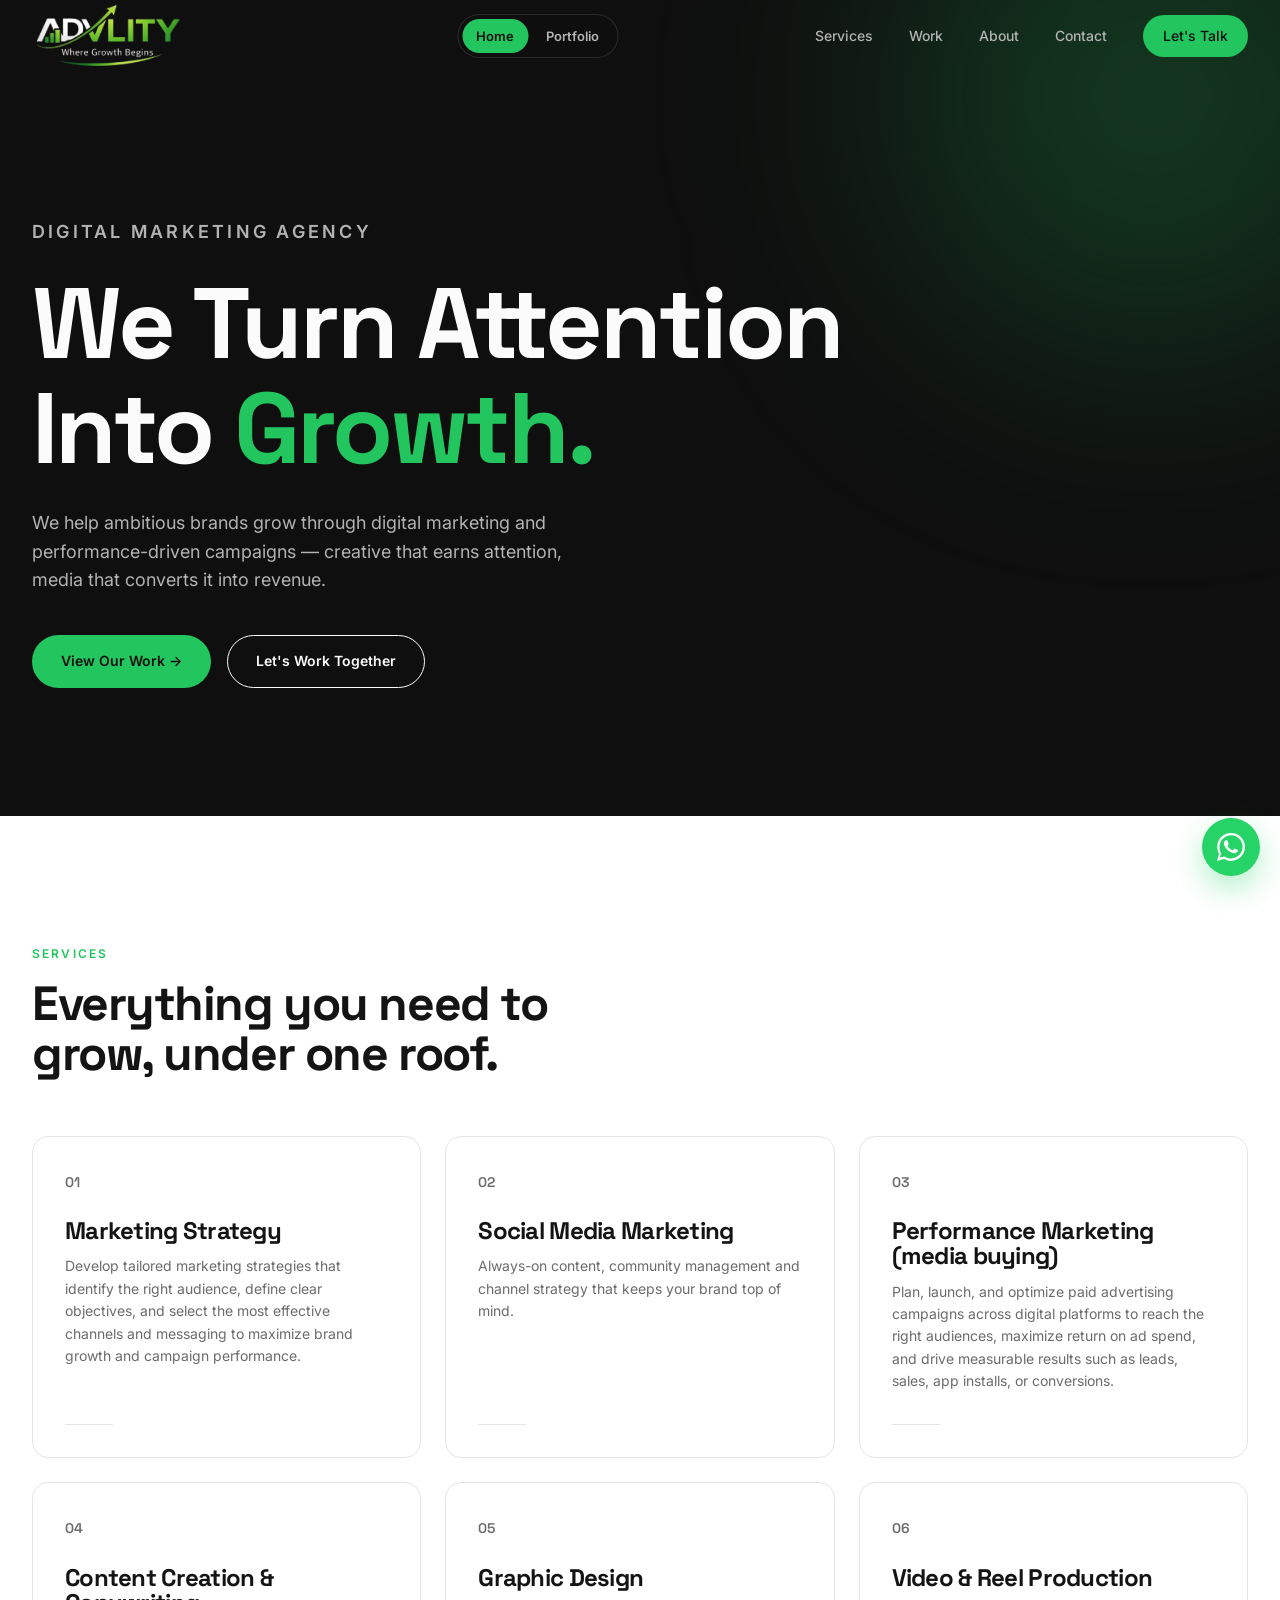
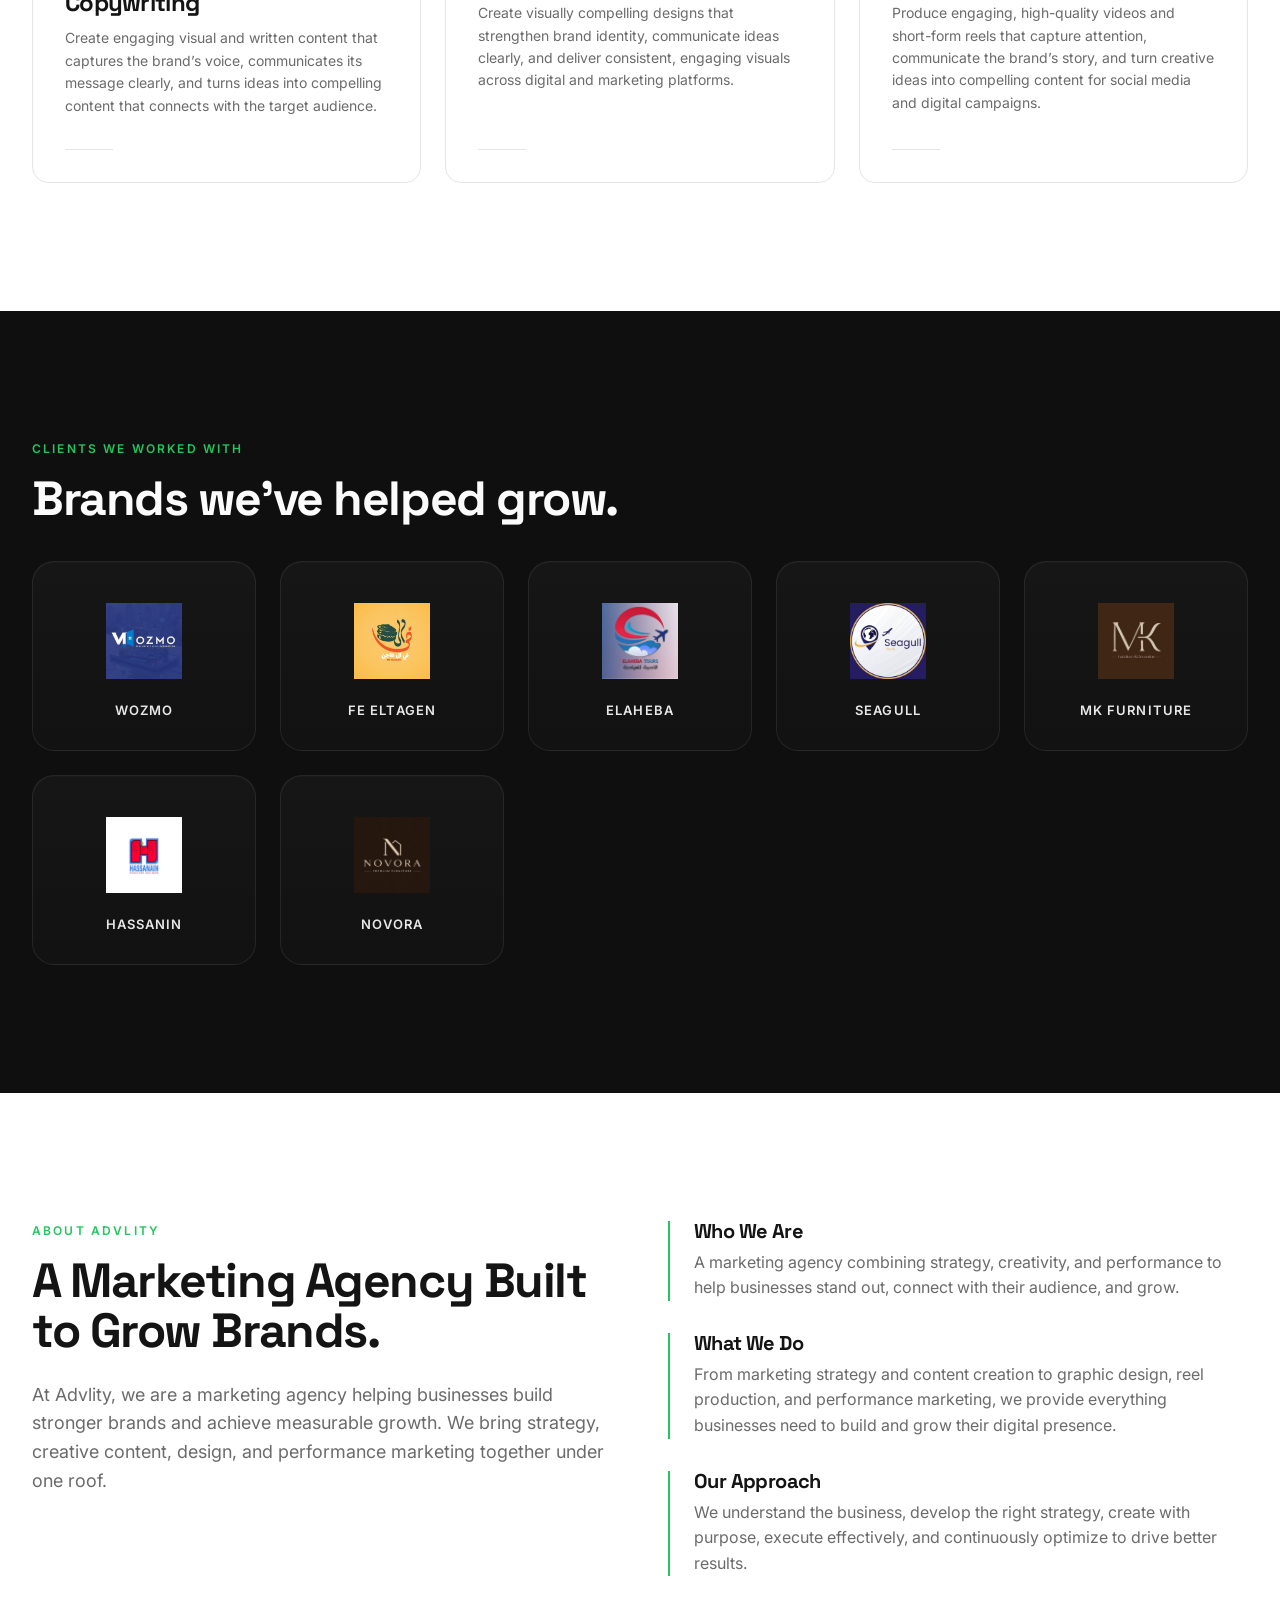
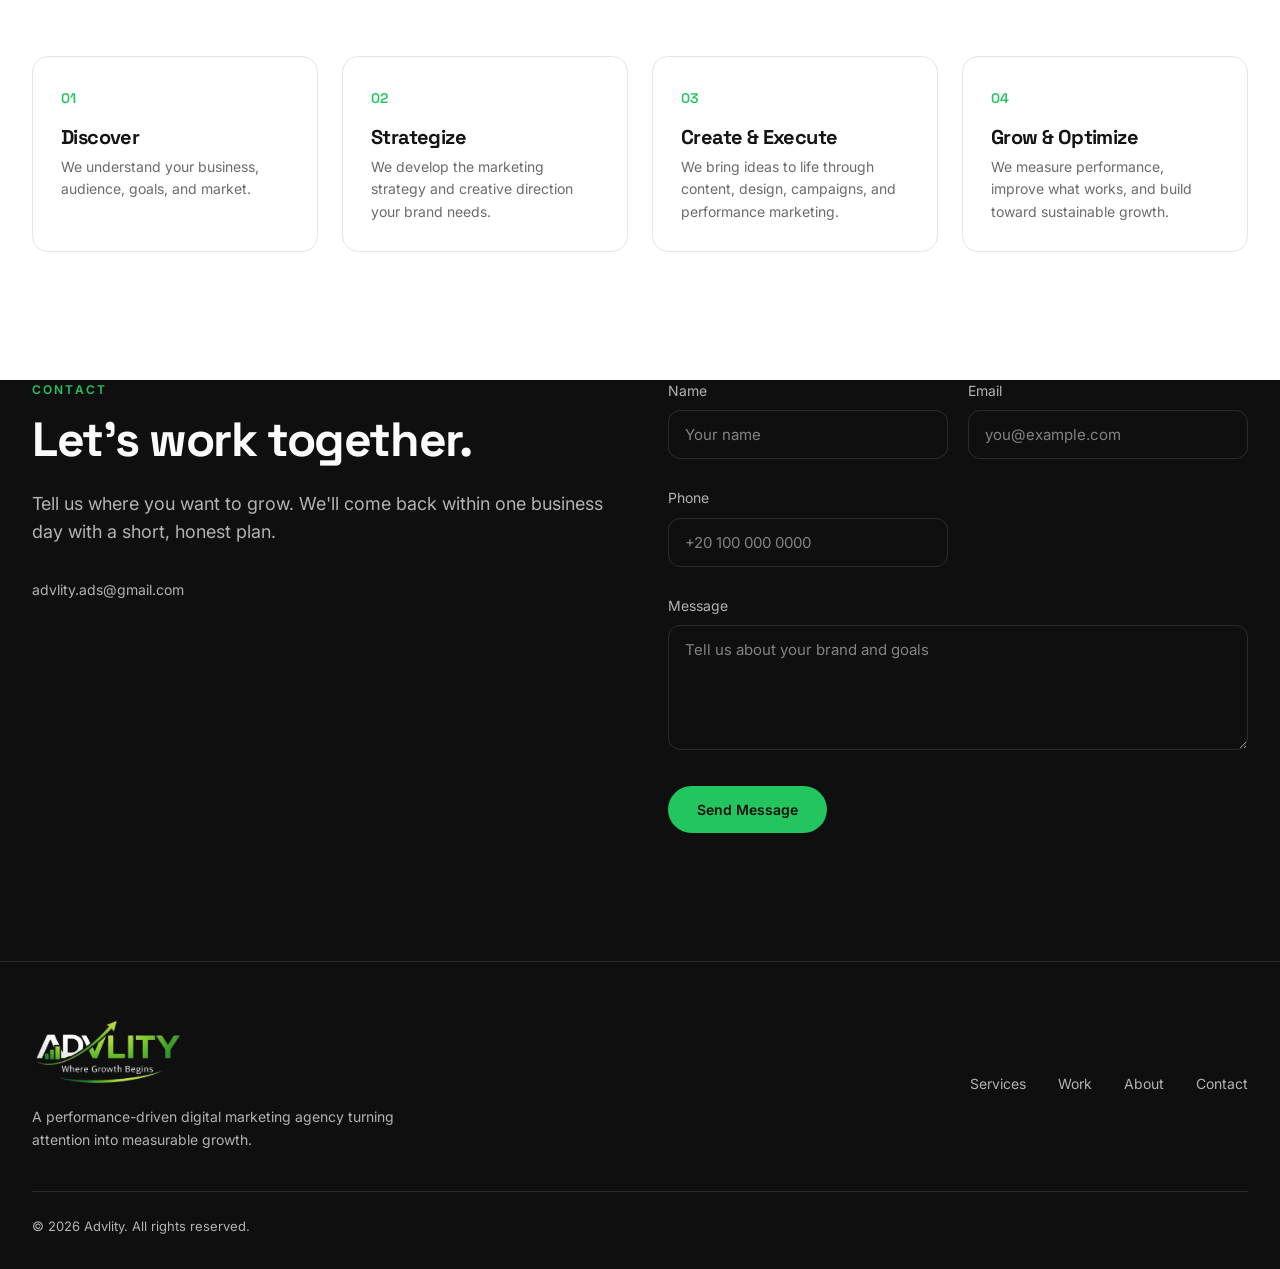
==== index.html @ bb8b5048 "Upload website" ====
<!DOCTYPE html>
<html lang="en">
<head>
<meta charset="UTF-8" />
<meta name="viewport" content="width=device-width, initial-scale=1" />
<title>Advlity — Digital Marketing Agency That Turns Attention Into Growth</title>
<meta name="description" content="Advlity is a performance-driven digital marketing agency running Meta Ads, Google Ads, content and branding for brands that want measurable growth." />
<meta property="og:title" content="Advlity — Digital Marketing Agency That Turns Attention Into Growth" />
<meta property="og:description" content="Performance-driven digital marketing: Meta Ads, Google Ads, content and branding for measurable growth." />
<meta property="og:type" content="website" />
<meta name="twitter:card" content="summary_large_image" />
<link rel="icon" type="image/png" href="Advlity-browser-icon.png" />
<link rel="preconnect" href="https://fonts.googleapis.com" />
<link rel="preconnect" href="https://fonts.gstatic.com" crossorigin />
<link href="https://fonts.googleapis.com/css2?family=Inter:wght@400;500;600;700&family=Space+Grotesk:wght@500;600;700&display=swap" rel="stylesheet" />
<link rel="stylesheet" href="css/styles.css" />
<script src="js/meta-pixel.js" defer></script>
<script src="js/main.js" defer></script>
</head>
<body>

<!-- Navbar -->
<header class="navbar" id="navbar">
  <div class="container nav-inner">
    <a href="index.html" class="logo" aria-label="Advlity home"><img src="Advlity.png" alt="Advlity" width="150" height="69" /></a>
    <nav class="page-switcher" aria-label="Page navigation">
      <a href="index.html" class="active" aria-current="page">Home</a>
      <a href="portfolio.html">Portfolio</a>
    </nav>
    <nav class="nav-links">
      <a href="#services">Services</a>
      <a href="#portfolio">Work</a>
      <a href="#about">About</a>
      <a href="#contact">Contact</a>
      <a href="#contact" class="nav-cta">Let's Talk</a>
    </nav>
    <button class="nav-toggle" id="navToggle" aria-label="Open menu" aria-expanded="false">
      <svg viewBox="0 0 24 24" fill="none" stroke="currentColor" stroke-width="2" stroke-linecap="round"><path d="M3 6h18M3 12h18M3 18h18"/></svg>
    </button>
  </div>
  <div class="mobile-menu" id="mobileMenu">
    <div class="container">
      <a href="#services">Services</a>
      <a href="#portfolio">Work</a>
      <a href="#about">About</a>
      <a href="#contact">Contact</a>
    </div>
  </div>
</header>

<!-- Hero -->
<section class="hero">
  <div class="container">
    <p class="eyebrow rise-in">Digital Marketing Agency</p>
    <h1 class="rise-in">We Turn Attention Into <em>Growth.</em></h1>
    <p class="rise-in">We help ambitious brands grow through digital marketing and performance-driven campaigns — creative that earns attention, media that converts it into revenue.</p>
    <div class="hero-actions rise-in">
      <a href="portfolio.html" class="btn btn-primary">View Our Work →</a>
      <a href="#contact" class="btn btn-outline">Let's Work Together</a>
    </div>
  </div>
</section>

<!-- Services -->
<section class="section" id="services">
  <div class="container">
    <p class="eyebrow">Services</p>
    <h2 class="section-title">Everything you need to grow, under one roof.</h2>
    <div class="grid grid-3" id="servicesGrid"></div>
  </div>
</section>

<!-- Portfolio -->
<section class="section section-dark" id="portfolio">
  <div class="container">
    <div class="section-head">
      <div>
        <p class="eyebrow">Clients we worked with</p>
        <h2 class="section-title">Brands we’ve helped grow.</h2>
      </div>
    </div>

    <div class="client-showcase-grid" id="workGrid"></div>
  </div>
</section>

<!-- About -->
<section class="section" id="about">
  <div class="container">
    <div class="about-grid">
      <div class="reveal">
        <p class="eyebrow">ABOUT ADVLITY</p>
        <h2 class="section-title">A Marketing Agency Built to Grow Brands.</h2>
        <p class="lead" style="margin-top:24px">At Advlity, we are a marketing agency helping businesses build stronger brands and achieve measurable growth. We bring strategy, creative content, design, and performance marketing together under one roof.</p>
      </div>
      <div class="reveal">
        <div class="about-item">
          <h3>Who We Are</h3>
          <p>A marketing agency combining strategy, creativity, and performance to help businesses stand out, connect with their audience, and grow.</p>
        </div>
        <div class="about-item">
          <h3>What We Do</h3>
          <p>From marketing strategy and content creation to graphic design, reel production, and performance marketing, we provide everything businesses need to build and grow their digital presence.</p>
        </div>
        <div class="about-item">
          <h3>Our Approach</h3>
          <p>We understand the business, develop the right strategy, create with purpose, execute effectively, and continuously optimize to drive better results.</p>
        </div>
      </div>
    </div>
    <div class="grid grid-4" id="stepsGrid" style="margin-top:80px"></div>
  </div>
</section>

<!-- Case Study Modal -->
<div id="caseStudyModal" class="modal" aria-hidden="true" role="dialog">
  <div class="modal-overlay"></div>
  <div class="modal-container">
    <div id="modalBody" class="modal-inner">
      <!-- Case study content rendered by JavaScript -->
    </div>
  </div>
</div>

<!-- Image Lightbox -->
<div id="lightbox" class="lightbox" aria-hidden="true" role="dialog">
  <div class="lightbox-overlay"></div>
  <div class="lightbox-container">
    <button class="lightbox-close" id="lightboxClose" aria-label="Close lightbox">
      <svg viewBox="0 0 24 24" fill="none" stroke="currentColor" stroke-width="2">
        <path d="M18 6L6 18M6 6l12 12"/>
      </svg>
    </button>
    <div class="lightbox-content">
      <img id="lightboxImg" src="" alt="Lightbox image" />
    </div>
    <button class="lightbox-nav prev" id="lightboxPrev" aria-label="Previous image">
      <svg viewBox="0 0 24 24" fill="none" stroke="currentColor" stroke-width="2">
        <path d="M15 19l-7-7 7-7"/>
      </svg>
    </button>
    <button class="lightbox-nav next" id="lightboxNext" aria-label="Next image">
      <svg viewBox="0 0 24 24" fill="none" stroke="currentColor" stroke-width="2">
        <path d="M9 5l7 7-7 7"/>
      </svg>
    </button>
  </div>
</div>

<!-- Contact -->
<section class="section section-dark" id="contact" style="padding-top:0">
  <div class="container">
    <div class="contact-grid">
      <div>
        <p class="eyebrow">Contact</p>
        <h2 class="section-title">Let's work together.</h2>
        <p class="lead" style="margin-top:24px">Tell us where you want to grow. We'll come back within one business day with a short, honest plan.</p>
        <p style="margin-top:32px;font-size:14px;color:var(--ink-muted)">advlity.ads@gmail.com</p>
      </div>

      <form class="form" id="contactForm" novalidate action="https://formspree.io/f/xwlknkjb" method="POST">
        <div class="field">
          <label for="name">Name</label>
          <input id="name" name="name" type="text" placeholder="Your name" />
          <span class="error" data-error-for="name"></span>
        </div>
        <div class="field">
          <label for="email">Email</label>
          <input id="email" name="email" type="email" placeholder="you@example.com" />
          <span class="error" data-error-for="email"></span>
        </div>
        <div class="field">
          <label for="phone">Phone</label>
          <input id="phone" name="phone" type="tel" placeholder="+20 100 000 0000" />
          <span class="error" data-error-for="phone"></span>
        </div>
        
        <div class="field full">
          <label for="message">Message</label>
          <textarea id="message" name="message" rows="5" placeholder="Tell us about your brand and goals"></textarea>
          <span class="error" data-error-for="message"></span>
        </div>
        <div class="full">
          <button type="submit" class="btn btn-primary" id="submitBtn">Send Message</button>
        </div>
      </form>
    </div>
  </div>
</section>

<!-- Footer -->
<footer class="footer">
  <div class="container">
    <div class="footer-top">
      <div>
        <a href="index.html" class="logo" aria-label="Advlity home"><img src="Advlity.png" alt="Advlity" width="150" height="69" /></a>
        <p>A performance-driven digital marketing agency turning attention into measurable growth.</p>
      </div>
      <div class="footer-links">
        <a href="#services">Services</a>
        <a href="portfolio.html">Work</a>
        <a href="#about">About</a>
        <a href="#contact">Contact</a>
      </div>
    </div>
    <div class="footer-bottom">© <span id="year"></span> Advlity. All rights reserved.</div>
  </div>
</footer>

<a class="whatsapp-float" href="https://wa.me/201026556175" target="_blank" rel="noopener noreferrer" aria-label="Chat on WhatsApp">
  <svg viewBox="0 0 24 24" aria-hidden="true" fill="currentColor">
    <path d="M20.52 3.48A11.77 11.77 0 0 0 12.08 0C5.48 0 .18 5.3.18 11.9c0 2.1.55 4.13 1.58 5.93L0 24l6.34-1.64A11.9 11.9 0 0 0 12.08 24c6.6 0 11.9-5.3 11.9-11.9 0-3.18-1.25-6.17-3.46-8.62ZM12.08 21.8c-1.92 0-3.8-.52-5.44-1.5l-.39-.23-3.76.97 1-3.66-.26-.38A9.9 9.9 0 0 1 2.18 11.9c0-5.46 4.45-9.9 9.9-9.9 2.64 0 5.13 1.03 6.99 2.9a9.8 9.8 0 0 1 2.9 6.99c0 5.46-4.44 9.9-9.9 9.9Zm5.43-7.41c-.3-.15-1.77-.87-2.04-.97-.28-.1-.48-.15-.68.15-.2.3-.77.97-.95 1.17-.17.2-.35.22-.65.08-.3-.15-1.28-.47-2.44-1.5-.9-.8-1.5-1.79-1.68-2.09-.18-.3-.02-.47.13-.62.14-.14.3-.35.45-.52.15-.17.2-.3.3-.5.1-.2.05-.38-.02-.53-.08-.15-.68-1.64-.93-2.24-.24-.58-.5-.5-.68-.5h-.58c-.2 0-.52.07-.8.38-.27.3-1.03 1-1.03 2.43s1.05 2.8 1.2 3c.15.2 2.06 3.14 5 4.39.7.3 1.24.48 1.67.62.7.22 1.34.19 1.84.12.56-.08 1.77-.72 2.02-1.42.25-.7.25-1.3.18-1.42-.08-.13-.28-.2-.58-.35Z"/>
  </svg>
</a>

</body>
</html>
---- css/styles.css ----
/* Advlity — Digital Marketing Agency
   Palette: black / white / green only */

:root {
  --black: #111111;
  --ink: #0f0f0f;
  --white: #ffffff;
  --green: #22c55e;
  --green-hover: #34d76b;
  --text: #141414;
  --muted: #6b6b6b;
  --border: #e5e5e5;
  --ink-fg: #fbfbfb;
  --ink-muted: #b3b3b3;
  --ink-border: rgba(255, 255, 255, 0.12);
  --radius: 16px;
  --maxw: 1280px;
}

* { margin: 0; padding: 0; box-sizing: border-box; }

html { scroll-behavior: smooth; }

body {
  font-family: "Inter", ui-sans-serif, system-ui, -apple-system, "Segoe UI", sans-serif;
  background: var(--white);
  color: var(--text);
  -webkit-font-smoothing: antialiased;
  line-height: 1.6;
}

h1, h2, h3, h4 {
  font-family: "Space Grotesk", ui-sans-serif, system-ui, sans-serif;
  letter-spacing: -0.03em;
  line-height: 1.05;
  font-weight: 700;
}

img { display: block; max-width: 100%; }
a { text-decoration: none; color: inherit; }

.container {
  width: 100%;
  max-width: var(--maxw);
  margin-inline: auto;
  padding-inline: 20px;
}

.section { padding: 96px 0; }
.section-dark { background: var(--ink); color: var(--ink-fg); }
.section-dark h1, .section-dark h2, .section-dark h3 { color: var(--ink-fg); }

.eyebrow {
  font-size: 12px;
  font-weight: 600;
  letter-spacing: 0.18em;
  text-transform: uppercase;
  color: var(--green);
}

.section-title { font-size: clamp(30px, 5vw, 48px); margin-top: 16px; max-width: 640px; }
.lead { font-size: 18px; color: var(--muted); }
.section-dark .lead { color: var(--ink-muted); }

/* Buttons */
.btn {
  display: inline-flex;
  align-items: center;
  justify-content: center;
  gap: 8px;
  border-radius: 999px;
  padding: 14px 28px;
  font-size: 14px;
  font-weight: 600;
  border: 1px solid transparent;
  cursor: pointer;
  transition: all 0.3s ease;
  font-family: inherit;
}
.btn-primary { background: var(--green); color: var(--black); }
.btn-primary:hover { background: var(--green-hover); transform: translateY(-2px); }
.btn-primary:disabled { opacity: 0.6; pointer-events: none; }
.btn-outline { border-color: currentColor; color: var(--ink-fg); background: transparent; }
.btn-outline:hover { background: var(--green); border-color: var(--green); color: var(--black); transform: translateY(-2px); }

/* Navbar */
.navbar {
  position: fixed;
  inset: 0 0 auto 0;
  z-index: 50;
  transition: all 0.3s ease;
  background: transparent;
}
.navbar.scrolled {
  background: rgba(15, 15, 15, 0.9);
  backdrop-filter: blur(12px);
  border-bottom: 1px solid var(--ink-border);
}
.nav-inner { display: flex; align-items: center; justify-content: space-between; height: 72px; }
.logo { display: inline-flex; align-items: center; width: 150px; height: 69px; flex: 0 0 150px; }

body {
  overflow-x: hidden;
}
.logo img { display: block; width: 150px; height: 69px; object-fit: contain; }
.page-switcher { position: absolute; left: 42%; display: flex; gap: 4px; transform: translateX(-50%); padding: 4px; border: 1px solid var(--ink-border); border-radius: 999px; background: rgba(15, 15, 15, 0.72); }
.page-switcher a { padding: 7px 14px; border-radius: 999px; color: var(--ink-muted); font-size: 13px; font-weight: 600; transition: all 0.2s; }
.page-switcher a:hover, .page-switcher a.active { background: var(--green); color: var(--black); }
.nav-links { display: none; align-items: center; gap: 36px; }
.nav-links a { font-size: 14px; font-weight: 500; color: var(--ink-muted); transition: color 0.2s; }
.nav-links a:hover { color: var(--green); }
.nav-cta { background: var(--green); color: var(--black) !important; border-radius: 999px; padding: 10px 20px; font-weight: 600; }
.nav-cta:hover { background: var(--green-hover); }
.nav-toggle { background: none; border: 0; color: var(--ink-fg); cursor: pointer; display: block; padding: 4px; }
.nav-toggle svg { width: 26px; height: 26px; }
.mobile-menu { display: none; background: var(--ink); border-top: 1px solid var(--ink-border); }
.mobile-menu.open { display: block; }
.mobile-menu a { display: block; padding: 12px 0; color: var(--ink-fg); font-weight: 500; }
.mobile-menu a:hover { color: var(--green); }

/* Hero */
.hero {
  position: relative;
  overflow: hidden;
  background: var(--ink);
  padding: 150px 0 100px;
}
.hero::after {
  content: "";
  position: absolute;
  top: -160px; right: -10%;
  width: 32rem; height: 32rem;
  border-radius: 50%;
  background: rgba(34, 197, 94, 0.22);
  filter: blur(120px);
  pointer-events: none;
}
.hero .container { position: relative; z-index: 1; }
.hero h1 {
  font-size: clamp(44px, 9vw, 100px);
  color: var(--ink-fg);
  margin-top: 24px;
  max-width: 950px;
}
.hero h1 em { font-style: normal; color: var(--green); }
.hero p { margin-top: 28px; max-width: 560px; color: var(--ink-muted); font-size: 18px; }
.hero-actions { margin-top: 40px; display: flex; flex-direction: column; gap: 16px; }

/* Cards grid */
.grid { display: grid; gap: 24px; margin-top: 56px; }
.grid-3 { grid-template-columns: 1fr; }
.grid-2 { grid-template-columns: 1fr; gap: 32px; }
.grid-4 { grid-template-columns: 1fr; }

.service-card {
  border: 1px solid var(--border);
  border-radius: var(--radius);
  padding: 32px;
  background: var(--white);
  transition: all 0.3s ease;
  display: flex;
  flex-direction: column;
  justify-content: space-between;
}
.service-card:hover { transform: translateY(-4px); border-color: var(--green); }
.service-card .num { font-family: "Space Grotesk", sans-serif; font-size: 14px; font-weight: 600; color: var(--muted); }
.service-card:hover .num { color: var(--green); }
.service-card h3 { font-size: 24px; margin-top: 24px; }
.service-card p { margin-top: 12px; font-size: 14px; color: var(--muted); }
.service-card .rule { display: block; height: 1px; width: 48px; background: var(--border); margin-top: 32px; transition: all 0.3s ease; }
.service-card:hover .rule { width: 96px; background: var(--green); }

/* Portfolio */
.work-card {
  overflow: hidden;
  border-radius: 24px;
  border: 1px solid var(--ink-border);
  background: var(--ink);
  cursor: default;
}
.work-card .thumb { aspect-ratio: 4 / 3; overflow: hidden; }
.work-card img { width: 100%; height: 100%; object-fit: cover; opacity: 0.8; transition: none; }
.work-body { display: flex; flex-wrap: wrap; align-items: flex-end; justify-content: space-between; gap: 16px; padding: 28px; }
.work-body h3 { font-size: 24px; margin-top: 8px; }
.work-body .services { font-size: 14px; color: var(--ink-muted); margin-top: 4px; }
.badge { background: var(--green); color: var(--black); border-radius: 999px; padding: 8px 16px; font-size: 14px; font-weight: 700; }
.static-badge { background: rgba(34, 197, 94, 0.12); color: var(--green); border: 1px solid rgba(34, 197, 94, 0.35); }

.client-showcase-grid {
  display: grid;
  grid-template-columns: repeat(auto-fit, minmax(190px, 1fr));
  gap: 24px;
  margin-top: 36px;
}

.client-card {
  display: flex;
  flex-direction: column;
  align-items: center;
  justify-content: center;
  gap: 14px;
  min-height: 190px;
  padding: 24px 18px 18px;
  border-radius: 22px;
  border: 1px solid rgba(255, 255, 255, 0.08);
  background: linear-gradient(180deg, rgba(255,255,255,0.03), rgba(255,255,255,0.015));
  box-shadow: inset 0 1px 0 rgba(255, 255, 255, 0.02);
  text-align: center;
  transition: transform 0.2s ease, border-color 0.2s ease;
}

.client-card:hover {
  transform: translateY(-2px);
  border-color: rgba(34, 197, 94, 0.35);
}

.client-logo {
  display: flex;
  align-items: center;
  justify-content: center;
  width: 100%;
  min-height: 90px;
}

.client-logo img {
  max-width: 170px;
  max-height: 76px;
  width: auto;
  height: auto;
  object-fit: contain;
  filter: none;
  opacity: 1;
}

.client-name-only {
  display: inline-flex;
  align-items: center;
  justify-content: center;
  min-height: 72px;
  font-size: 18px;
  font-weight: 700;
  letter-spacing: 0.08em;
  text-transform: uppercase;
  color: var(--green);
}

.client-card p {
  margin: 0;
  color: rgba(255, 255, 255, 0.9);
  font-size: 13px;
  font-weight: 600;
  letter-spacing: 0.08em;
  text-transform: uppercase;
}

.section-head { display: flex; flex-wrap: wrap; align-items: flex-end; justify-content: space-between; gap: 24px; }
.link-green { color: var(--green); font-size: 14px; font-weight: 600; display: inline-flex; gap: 6px; align-items: center; }

/* About */
.about-grid { display: grid; gap: 56px; }
.about-item { border-left: 2px solid var(--green); padding-left: 24px; }
.about-item + .about-item { margin-top: 32px; }
.about-item h3 { font-size: 20px; }
.about-item p { margin-top: 8px; color: var(--muted); }

.step-card { border: 1px solid var(--border); border-radius: var(--radius); padding: 28px; }
.step-card .num { font-family: "Space Grotesk", sans-serif; font-size: 14px; font-weight: 600; color: var(--green); }
.step-card h4 { font-size: 20px; margin-top: 16px; }
.step-card p { margin-top: 8px; font-size: 14px; color: var(--muted); }

/* Stats */
.stat .value { font-family: "Space Grotesk", sans-serif; font-size: clamp(44px, 8vw, 72px); font-weight: 700; color: var(--green); line-height: 1; }
.stat .label { margin-top: 12px; font-size: 12px; text-transform: uppercase; letter-spacing: 0.18em; color: var(--ink-muted); }

/* Contact */
.contact-grid { display: grid; gap: 56px; }
.form { display: grid; gap: 20px; }
.field label { display: block; font-size: 14px; color: var(--ink-muted); margin-bottom: 8px; }
.field input, .field select, .field textarea {
  width: 100%;
  border-radius: 12px;
  border: 1px solid var(--ink-border);
  background: transparent;
  padding: 14px 16px;
  color: var(--ink-fg);
  font-family: inherit;
  font-size: 15px;
  outline: none;
  transition: border-color 0.2s;
}
.field textarea { resize: vertical; }
.field select option { background: var(--ink); color: var(--ink-fg); }
.field input:focus, .field select:focus, .field textarea:focus { border-color: var(--green); }
.field input::placeholder, .field textarea::placeholder { color: rgba(179, 179, 179, 0.7); }

.multi-select {
  position: relative;
}

.multi-select-toggle {
  width: 100%;
  display: flex;
  align-items: center;
  justify-content: space-between;
  gap: 12px;
  border-radius: 12px;
  border: 1px solid var(--ink-border);
  background: rgba(255, 255, 255, 0.02);
  color: var(--ink-fg);
  padding: 14px 16px;
  cursor: pointer;
  font: inherit;
  transition: border-color 0.2s ease, box-shadow 0.2s ease;
}

.multi-select-toggle:hover,
.multi-select-toggle:focus-visible,
.multi-select.open .multi-select-toggle {
  border-color: var(--green);
  box-shadow: 0 0 0 3px rgba(49, 204, 153, 0.12);
  outline: none;
}

.multi-select-label {
  color: var(--ink-fg);
  white-space: nowrap;
  overflow: hidden;
  text-overflow: ellipsis;
}

.multi-select-toggle svg {
  width: 18px;
  height: 18px;
  transition: transform 0.2s ease;
}

.multi-select.open .multi-select-toggle svg {
  transform: rotate(180deg);
}

.multi-select-menu {
  position: absolute;
  top: calc(100% + 10px);
  left: 0;
  right: 0;
  display: none;
  background: rgba(14, 18, 22, 0.98);
  border: 1px solid var(--ink-border);
  border-radius: 12px;
  box-shadow: 0 20px 40px rgba(0, 0, 0, 0.28);
  z-index: 30;
  max-height: 280px;
  overflow-y: auto;
  padding: 10px;
}

.multi-select.open .multi-select-menu {
  display: block;
}

.multi-option {
  display: flex;
  align-items: center;
  gap: 10px;
  padding: 10px 12px;
  border-radius: 8px;
  cursor: pointer;
  color: var(--ink-fg);
  transition: background 0.2s ease;
}

.multi-option:hover {
  background: rgba(255, 255, 255, 0.04);
}

.multi-option input {
  width: 16px;
  height: 16px;
  accent-color: var(--green);
  margin: 0;
}

.multi-option span {
  font-size: 14px;
  color: var(--ink-fg);
}

.error { display: block; margin-top: 8px; font-size: 12px; color: #f26666; min-height: 0; }

/* Footer */
.footer { border-top: 1px solid var(--ink-border); background: var(--ink); color: var(--ink-fg); padding: 56px 0 32px; }
.footer-top { display: flex; flex-direction: column; gap: 32px; justify-content: space-between; }
.footer p { color: var(--ink-muted); font-size: 14px; margin-top: 12px; max-width: 380px; }
.footer-links { display: flex; flex-wrap: wrap; gap: 12px 32px; font-size: 14px; color: var(--ink-muted); }
.footer-links a:hover { color: var(--green); }
.footer-bottom { margin-top: 40px; padding-top: 24px; border-top: 1px solid var(--ink-border); font-size: 13px; color: var(--ink-muted); }

.whatsapp-float {
  position: fixed;
  right: 20px;
  bottom: 24px;
  z-index: 1000;
  width: 58px;
  height: 58px;
  display: inline-flex;
  align-items: center;
  justify-content: center;
  border-radius: 50%;
  background: #25d366;
  color: #ffffff;
  box-shadow: 0 12px 30px rgba(37, 211, 102, 0.35);
  transition: transform 0.2s ease, box-shadow 0.2s ease, filter 0.2s ease;
}

.whatsapp-float:hover {
  transform: translateY(-2px) scale(1.03);
  box-shadow: 0 16px 32px rgba(37, 211, 102, 0.45);
  filter: brightness(1.03);
}

.whatsapp-float:focus-visible {
  outline: 3px solid rgba(37, 211, 102, 0.35);
  outline-offset: 3px;
}

.whatsapp-float svg {
  width: 28px;
  height: 28px;
}

@media (max-width: 640px) {
  .whatsapp-float {
    right: 16px;
    bottom: 18px;
    width: 54px;
    height: 54px;
  }

  .whatsapp-float svg {
    width: 24px;
    height: 24px;
  }
}

/* Thank you page */
.thanks { min-height: 100vh; display: flex; flex-direction: column; background: var(--ink); }
.thanks main { flex: 1; display: flex; flex-direction: column; align-items: center; justify-content: center; text-align: center; padding: 160px 20px 100px; }
.check {
  width: 80px; height: 80px; border-radius: 50%;
  background: var(--green); color: var(--black);
  display: flex; align-items: center; justify-content: center;
}
.thanks h1 { font-size: clamp(30px, 6vw, 56px); color: var(--ink-fg); margin-top: 40px; max-width: 780px; }
.thanks p { margin-top: 24px; max-width: 520px; color: var(--ink-muted); font-size: 18px; }

/* Animation */
.rise-in { animation: rise-in 0.7s cubic-bezier(0.22, 1, 0.36, 1) both; }
@keyframes rise-in { from { opacity: 0; transform: translateY(18px); } to { opacity: 1; transform: none; } }

.reveal { opacity: 0; transform: translateY(24px); transition: opacity 0.7s ease, transform 0.7s ease; }
.reveal.visible { opacity: 1; transform: none; }


/* Case Study Portfolio */
.case-study-grid {
  display: grid;
  grid-template-columns: 1fr;
  gap: 32px;
  margin-top: 56px;
}

.case-study-card {
  border: 1px solid var(--ink-border);
  border-radius: 20px;
  padding: 24px;
  background: rgba(255, 255, 255, 0.04);
  backdrop-filter: blur(8px);
  cursor: pointer;
  transition: all 0.3s ease;
  display: flex;
  flex-direction: column;
  gap: 20px;
  box-shadow: 0 8px 32px rgba(0, 0, 0, 0.3);
  min-width: 0;
  overflow: hidden;
}

.case-study-card:hover {
  border-color: var(--green);
  background: rgba(255, 255, 255, 0.08);
  transform: translateY(-4px);
  box-shadow: 0 12px 48px rgba(34, 197, 94, 0.2);
}

.card-logo {
  height: 60px;
  display: flex;
  align-items: center;
  justify-content: flex-start;
  width: 100%;
  overflow: hidden;
}

.card-logo img {
  display: block;
  max-width: 210px;
  width: auto;
  height: auto;
  max-height: 62px;
  object-fit: contain;
  image-rendering: -webkit-optimize-contrast;
  image-rendering: crisp-edges;
  filter: contrast(1.05) brightness(1.02);
  backface-visibility: hidden;
  -webkit-font-smoothing: antialiased;
}

.card-content {
  min-width: 0;
  word-break: break-word;
  display: flex;
  flex-direction: column;
  gap: 8px;
}

.card-content h3 {
  font-size: 16px;
  margin-top: 0;
  margin-bottom: 0;
  color: var(--ink-fg);
  word-wrap: break-word;
  overflow-wrap: break-word;
  line-height: 1.3;
  max-width: 100%;
  white-space: normal;
}

.card-services {
  font-size: 12px;
  color: var(--ink-muted);
  margin-top: 6px;
  letter-spacing: 0.5px;
  word-wrap: break-word;
  overflow-wrap: break-word;
}

.card-brief {
  font-size: 13px;
  color: var(--ink-muted);
  margin-top: 8px;
  line-height: 1.5;
  word-wrap: break-word;
  overflow-wrap: break-word;
  white-space: normal;
  display: -webkit-box;
  -webkit-line-clamp: 2;
  -webkit-box-orient: vertical;
  overflow: hidden;
  text-overflow: ellipsis;
  max-height: 3.2em;
}

.card-action {
  margin-top: auto;
  padding-top: 20px;
  border-top: 1px solid var(--ink-border);
}

.view-link {
  font-size: 14px;
  font-weight: 600;
  color: var(--green);
  display: inline-flex;
  align-items: center;
  gap: 6px;
  transition: gap 0.3s ease;
}

.case-study-card:hover .view-link {
  gap: 10px;
}

/* Modal */
.modal {
  position: fixed;
  inset: 0;
  z-index: 100;
  display: none;
  opacity: 0;
  transition: opacity 0.3s ease;
}

.modal.active {
  display: flex;
  opacity: 1;
}

.modal-overlay {
  position: absolute;
  inset: 0;
  background: rgba(0, 0, 0, 0.7);
  backdrop-filter: blur(4px);
}

.modal-container {
  position: relative;
  z-index: 1;
  width: 100%;
  height: 100%;
  overflow-y: auto;
  background: var(--ink);
  display: flex;
  flex-direction: column;
}

.modal-inner {
  display: flex;
  flex-direction: column;
  flex: 1;
}

.modal-header {
  position: sticky;
  top: 0;
  z-index: 10;
  border-bottom: 1px solid var(--ink-border);
  padding: 20px 32px;
  background: var(--ink);
  display: flex;
  align-items: center;
  justify-content: space-between;
  gap: 20px;
}

.modal-close {
  background: none;
  border: 0;
  width: 40px;
  height: 40px;
  border-radius: 50%;
  display: flex;
  align-items: center;
  justify-content: center;
  color: var(--ink-muted);
  cursor: pointer;
  transition: all 0.2s ease;
  flex: 0 0 40px;
}

.modal-close:hover {
  background: rgba(255, 255, 255, 0.1);
  color: var(--green);
}

.modal-close svg {
  width: 20px;
  height: 20px;
}

.modal-nav {
  display: flex;
  align-items: center;
  gap: 16px;
  margin: 0 auto;
}

.modal-nav-btn {
  background: rgba(34, 197, 94, 0.1);
  border: 1px solid var(--green);
  width: 40px;
  height: 40px;
  border-radius: 8px;
  display: flex;
  align-items: center;
  justify-content: center;
  color: var(--green);
  cursor: pointer;
  transition: all 0.2s ease;
}

.modal-nav-btn:hover {
  background: var(--green);
  color: var(--black);
}

.modal-nav-btn svg {
  width: 20px;
  height: 20px;
}

.modal-counter {
  font-size: 14px;
  color: var(--ink-muted);
  font-weight: 600;
  min-width: 50px;
  text-align: center;
}

.modal-content {
  flex: 1;
  padding: 56px 20px;
  display: flex;
  flex-direction: column;
  align-items: stretch;
}

.modal-inner-container {
  max-width: 1200px;
  width: 100%;
  margin-left: auto;
  margin-right: auto;
}

.modal-footer {
  padding: 40px 32px 56px;
  display: flex;
  gap: 20px;
  justify-content: center;
  border-top: 1px solid var(--ink-border);
}

.modal-footer.show {
  display: flex;
}

.modal-nav-full {
  padding: 14px 28px;
  background: var(--green);
  color: var(--black);
  border: none;
  border-radius: 999px;
  font-weight: 600;
  font-size: 14px;
  cursor: pointer;
  transition: all 0.2s ease;
}

.modal-nav-full:hover {
  background: var(--green-hover);
  transform: translateY(-2px);
}

/* Case Study Header */
.case-study-header {
  display: flex;
  align-items: flex-end;
  gap: 40px;
  padding-bottom: 40px;
  border-bottom: 1px solid var(--ink-border);
  margin-bottom: 40px;
}

.header-logo {
  flex: 0 0 200px;
  display: flex;
  align-items: center;
  height: 100px;
}

.header-logo img {
  max-width: 100%;
  height: auto;
  object-fit: contain;
}

.header-info h2 {
  font-size: 44px;
  margin-top: 16px;
  color: var(--ink-fg);
}

/* Case Study Sections */
.case-study-sections {
  margin-bottom: 60px;
  display: grid;
  grid-template-columns: 1fr 1fr;
  gap: 48px;
}

.case-section {
  padding-bottom: 0;
}

.case-section h3 {
  font-size: 20px;
  color: var(--ink-fg);
  margin-bottom: 16px;
}

.case-section p {
  font-size: 15px;
  color: var(--ink-muted);
  line-height: 1.6;
}

.services-list {
  list-style: none;
  display: flex;
  flex-direction: column;
  gap: 12px;
}

.services-list li {
  font-size: 15px;
  color: var(--ink-muted);
  padding-left: 24px;
  position: relative;
}

.services-list li::before {
  content: "→";
  position: absolute;
  left: 0;
  color: var(--green);
  font-weight: 600;
}

/* Case Study Gallery */
.case-study-gallery {
  margin-bottom: 60px;
}

.case-study-gallery h3 {
  font-size: 20px;
  color: var(--ink-fg);
  margin-bottom: 24px;
}

.gallery-grid {
  display: grid;
  grid-template-columns: repeat(auto-fill, minmax(280px, 1fr));
  gap: 16px;
}

.gallery-item {
  aspect-ratio: 3/2;
  border-radius: 16px;
  overflow: hidden;
  cursor: pointer;
  background: rgba(255, 255, 255, 0.04);
  border: 1px solid var(--ink-border);
  transition: all 0.3s ease;
  box-shadow: 0 4px 16px rgba(0, 0, 0, 0.2);
}

.gallery-item:hover {
  border-color: var(--green);
  transform: scale(1.03);
  box-shadow: 0 8px 24px rgba(34, 197, 94, 0.15);
}

.gallery-item img {
  width: 100%;
  height: 100%;
  object-fit: cover;
  opacity: 1;
  transition: all 0.3s ease;
  image-rendering: -webkit-optimize-contrast;
  image-rendering: crisp-edges;
  filter: contrast(1.1) brightness(1.05) saturate(1.1);
  backface-visibility: hidden;
  -webkit-font-smoothing: antialiased;
}

.gallery-item:hover img {
  opacity: 1;
  filter: contrast(1.15) brightness(1.08) saturate(1.15);
}

/* Videos Section */
.case-study-videos {
  margin-bottom: 40px;
}

.case-study-videos h3 {
  font-size: 20px;
  color: var(--ink-fg);
  margin-bottom: 24px;
}

.videos-grid {
  display: grid;
  grid-template-columns: repeat(auto-fill, minmax(320px, 1fr));
  gap: 24px;
}

.video-container {
  aspect-ratio: 16/9;
  border-radius: 16px;
  overflow: hidden;
  background: #000;
  border: 1px solid var(--ink-border);
}

.video-container video {
  width: 100%;
  height: 100%;
  object-fit: contain;
}

/* Lightbox */
.lightbox {
  position: fixed;
  inset: 0;
  z-index: 200;
  display: none;
  opacity: 0;
  transition: opacity 0.3s ease;
}

.lightbox.active {
  display: flex;
  opacity: 1;
}

.lightbox-overlay {
  position: absolute;
  inset: 0;
  background: rgba(0, 0, 0, 0.95);
  backdrop-filter: blur(4px);
}

.lightbox-container {
  position: relative;
  z-index: 1;
  width: 100%;
  height: 100%;
  display: flex;
  align-items: center;
  justify-content: center;
  padding: 20px;
}

.lightbox-content {
  max-width: 90vw;
  max-height: 90vh;
  display: flex;
  align-items: center;
  justify-content: center;
}

.lightbox-content img {
  max-width: 100%;
  max-height: 100%;
  object-fit: contain;
  border-radius: 12px;
}

.lightbox-close {
  position: absolute;
  top: 20px;
  right: 20px;
  background: rgba(255, 255, 255, 0.1);
  border: 1px solid rgba(255, 255, 255, 0.2);
  width: 48px;
  height: 48px;
  border-radius: 50%;
  display: flex;
  align-items: center;
  justify-content: center;
  color: var(--ink-fg);
  cursor: pointer;
  transition: all 0.2s ease;
  z-index: 2;
}

.lightbox-close:hover {
  background: rgba(255, 255, 255, 0.2);
  border-color: rgba(255, 255, 255, 0.4);
}

.lightbox-close svg {
  width: 24px;
  height: 24px;
}

.lightbox-nav {
  position: absolute;
  top: 50%;
  transform: translateY(-50%);
  background: rgba(255, 255, 255, 0.1);
  border: 1px solid rgba(255, 255, 255, 0.2);
  width: 48px;
  height: 48px;
  border-radius: 50%;
  display: flex;
  align-items: center;
  justify-content: center;
  color: var(--ink-fg);
  cursor: pointer;
  transition: all 0.2s ease;
  z-index: 2;
}

.lightbox-nav:hover {
  background: rgba(255, 255, 255, 0.2);
  border-color: rgba(255, 255, 255, 0.4);
}

.lightbox-nav svg {
  width: 24px;
  height: 24px;
}

.lightbox-nav.prev {
  left: 20px;
}

.lightbox-nav.next {
  right: 20px;
}

@media (prefers-reduced-motion: reduce) {
  * { animation: none !important; transition: none !important; }
  .reveal { opacity: 1; transform: none; }
}

/* Responsive */
@media (min-width: 640px) {
  .grid-3 { grid-template-columns: repeat(2, 1fr); }
  .grid-4 { grid-template-columns: repeat(2, 1fr); }
  .hero-actions { flex-direction: row; }
  .form { grid-template-columns: 1fr 1fr; }
  .form .full { grid-column: 1 / -1; }
  .case-study-grid { grid-template-columns: 1fr; }
  .case-study-sections { grid-template-columns: 1fr; gap: 32px; }
  .gallery-grid { grid-template-columns: repeat(2, 1fr); }
  .videos-grid { grid-template-columns: 1fr; }
}

@media (min-width: 768px) {
  .container { padding-inline: 32px; }
  .section { padding: 128px 0; }
  .hero { padding: 190px 0 128px; }
  .grid-2 { grid-template-columns: repeat(2, 1fr); }
  .footer-top { flex-direction: row; align-items: center; }
  .case-study-grid { grid-template-columns: 1fr; }
  .case-study-card { padding: 28px; }
  .case-study-header { gap: 32px; }
  .case-study-sections { grid-template-columns: repeat(2, 1fr); }
  .gallery-grid { grid-template-columns: repeat(3, 1fr); }
  .videos-grid { grid-template-columns: repeat(2, 1fr); }
  .modal-content { padding: 56px 32px; }
  .modal-header { padding: 20px 32px; }
}

@media (min-width: 1024px) {
  .grid-3 { grid-template-columns: repeat(3, 1fr); }
  .grid-4 { grid-template-columns: repeat(4, 1fr); }
  .about-grid, .contact-grid { grid-template-columns: repeat(2, 1fr); }
  .nav-links { display: flex; }
  .nav-toggle { display: none; }
  .mobile-menu { display: none !important; }
  .case-study-grid { grid-template-columns: 1fr; }
  .case-study-card { padding: 32px; }
  .case-study-header { gap: 60px; }
  .case-study-sections { grid-template-columns: repeat(2, 1fr); gap: 48px; }
  .gallery-grid { grid-template-columns: repeat(4, 1fr); }
  .videos-grid { grid-template-columns: repeat(2, 1fr); }
}

@media (max-width: 639px) {
  .logo { width: 120px; height: 55px; flex-basis: 120px; }
  .logo img { width: 120px; height: 55px; }
  .page-switcher a { padding-inline: 10px; }
  .nav-inner { height: 64px; }
  .case-study-card { padding: 16px; }
  .case-study-grid { gap: 20px; }
  .modal-header { flex-direction: column; padding: 16px 20px; }
  .modal-nav { gap: 12px; }
  .modal-content { padding: 32px 16px; }
  .modal-footer { padding: 32px 16px 40px; flex-direction: column; }
  .modal-nav-full { width: 100%; }
  .case-study-header { flex-direction: column; align-items: flex-start; gap: 24px; }
  .header-logo { width: 100%; height: 60px; }
  .header-info h2 { font-size: 28px; }
  .case-study-sections { grid-template-columns: 1fr; gap: 32px; }
  .gallery-grid { grid-template-columns: repeat(2, 1fr); gap: 12px; }
  .videos-grid { grid-template-columns: 1fr; }
  .lightbox-nav { width: 40px; height: 40px; }
  .lightbox-close { width: 40px; height: 40px; }
  .lightbox-nav svg, .lightbox-close svg { width: 20px; height: 20px; }
}
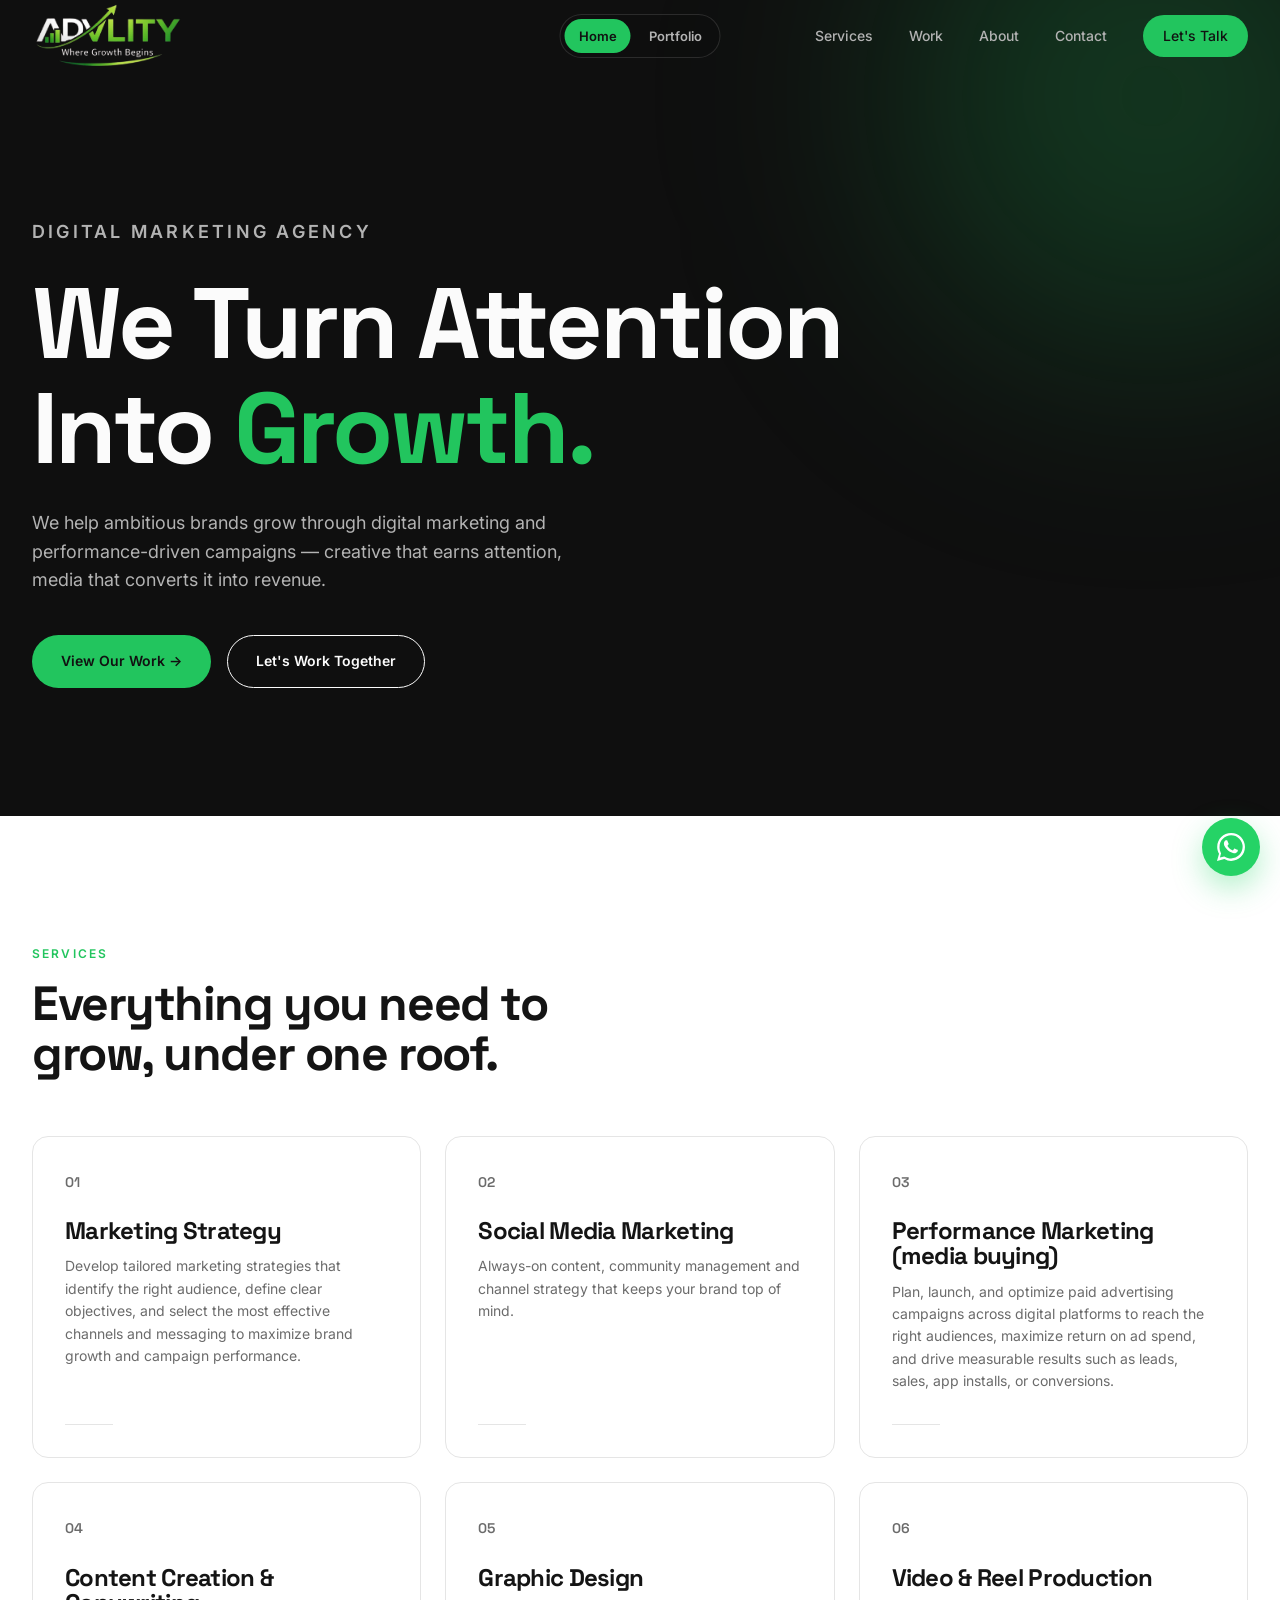
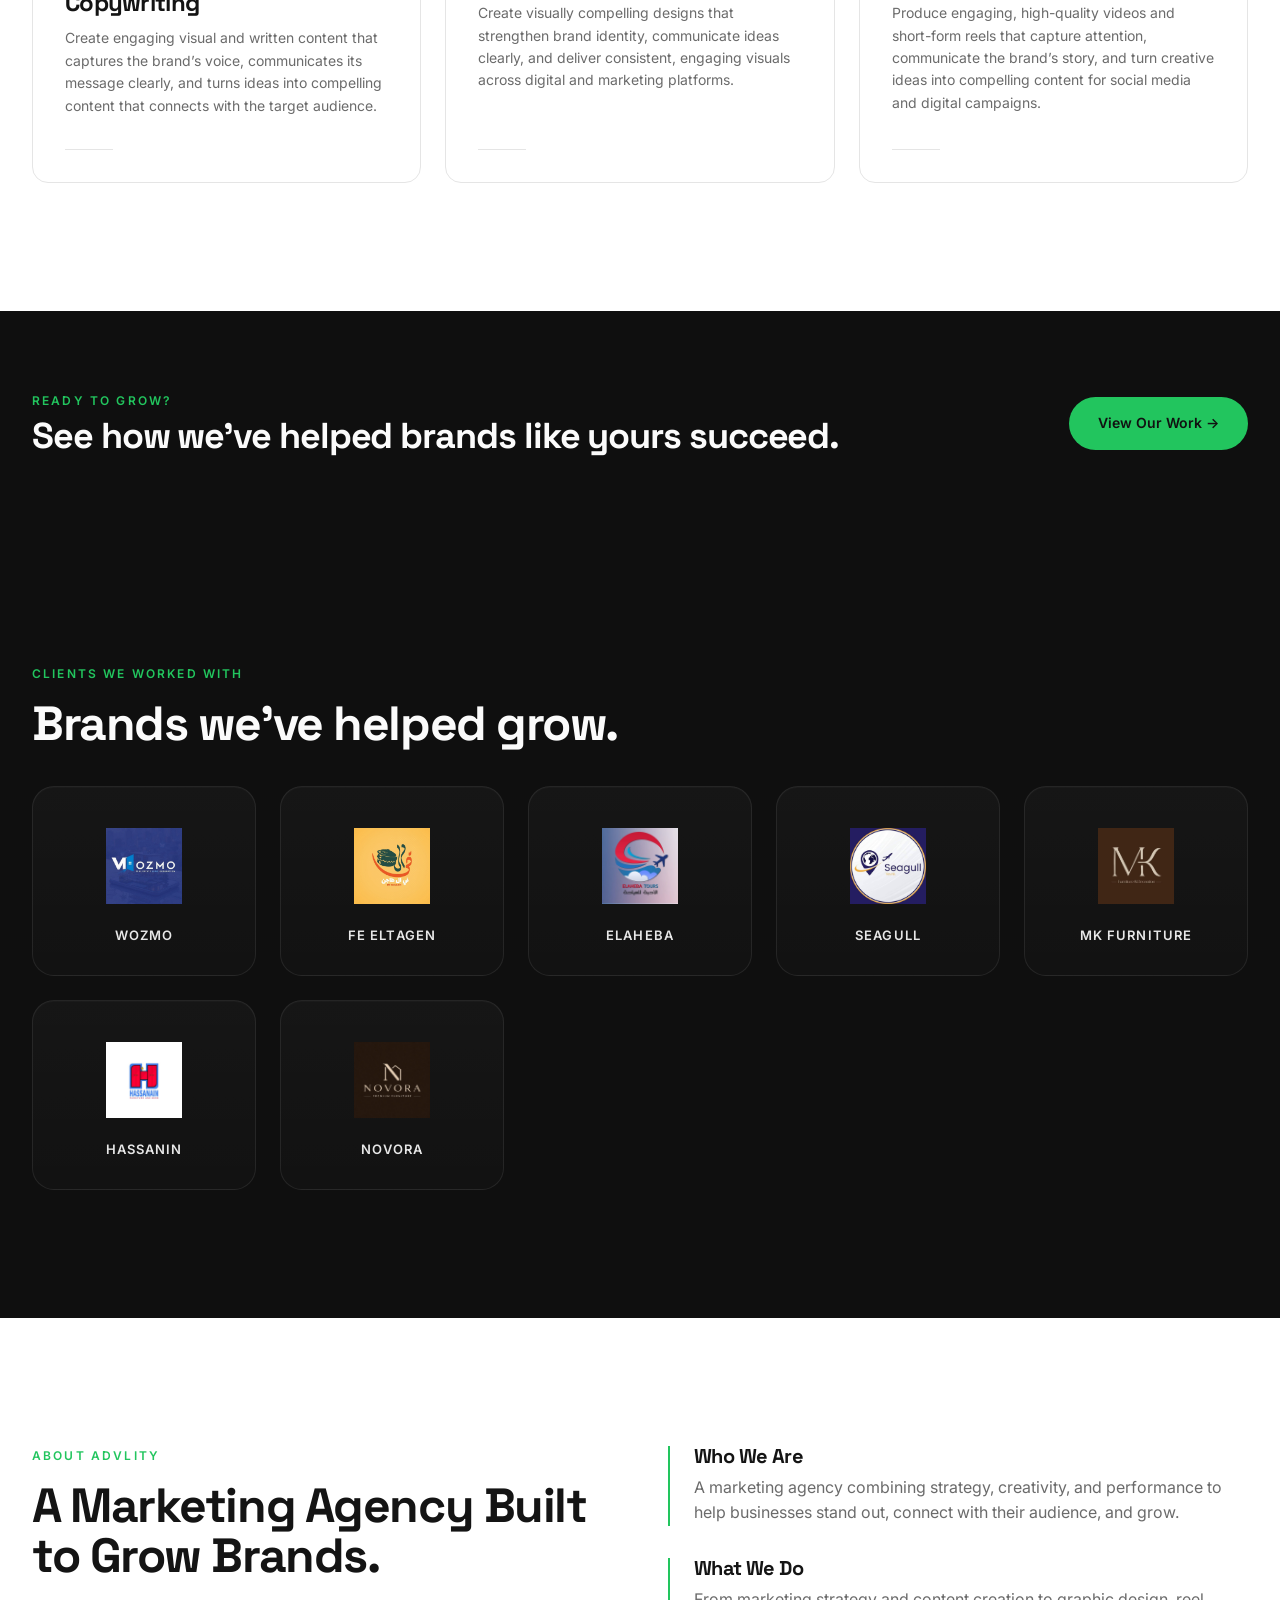
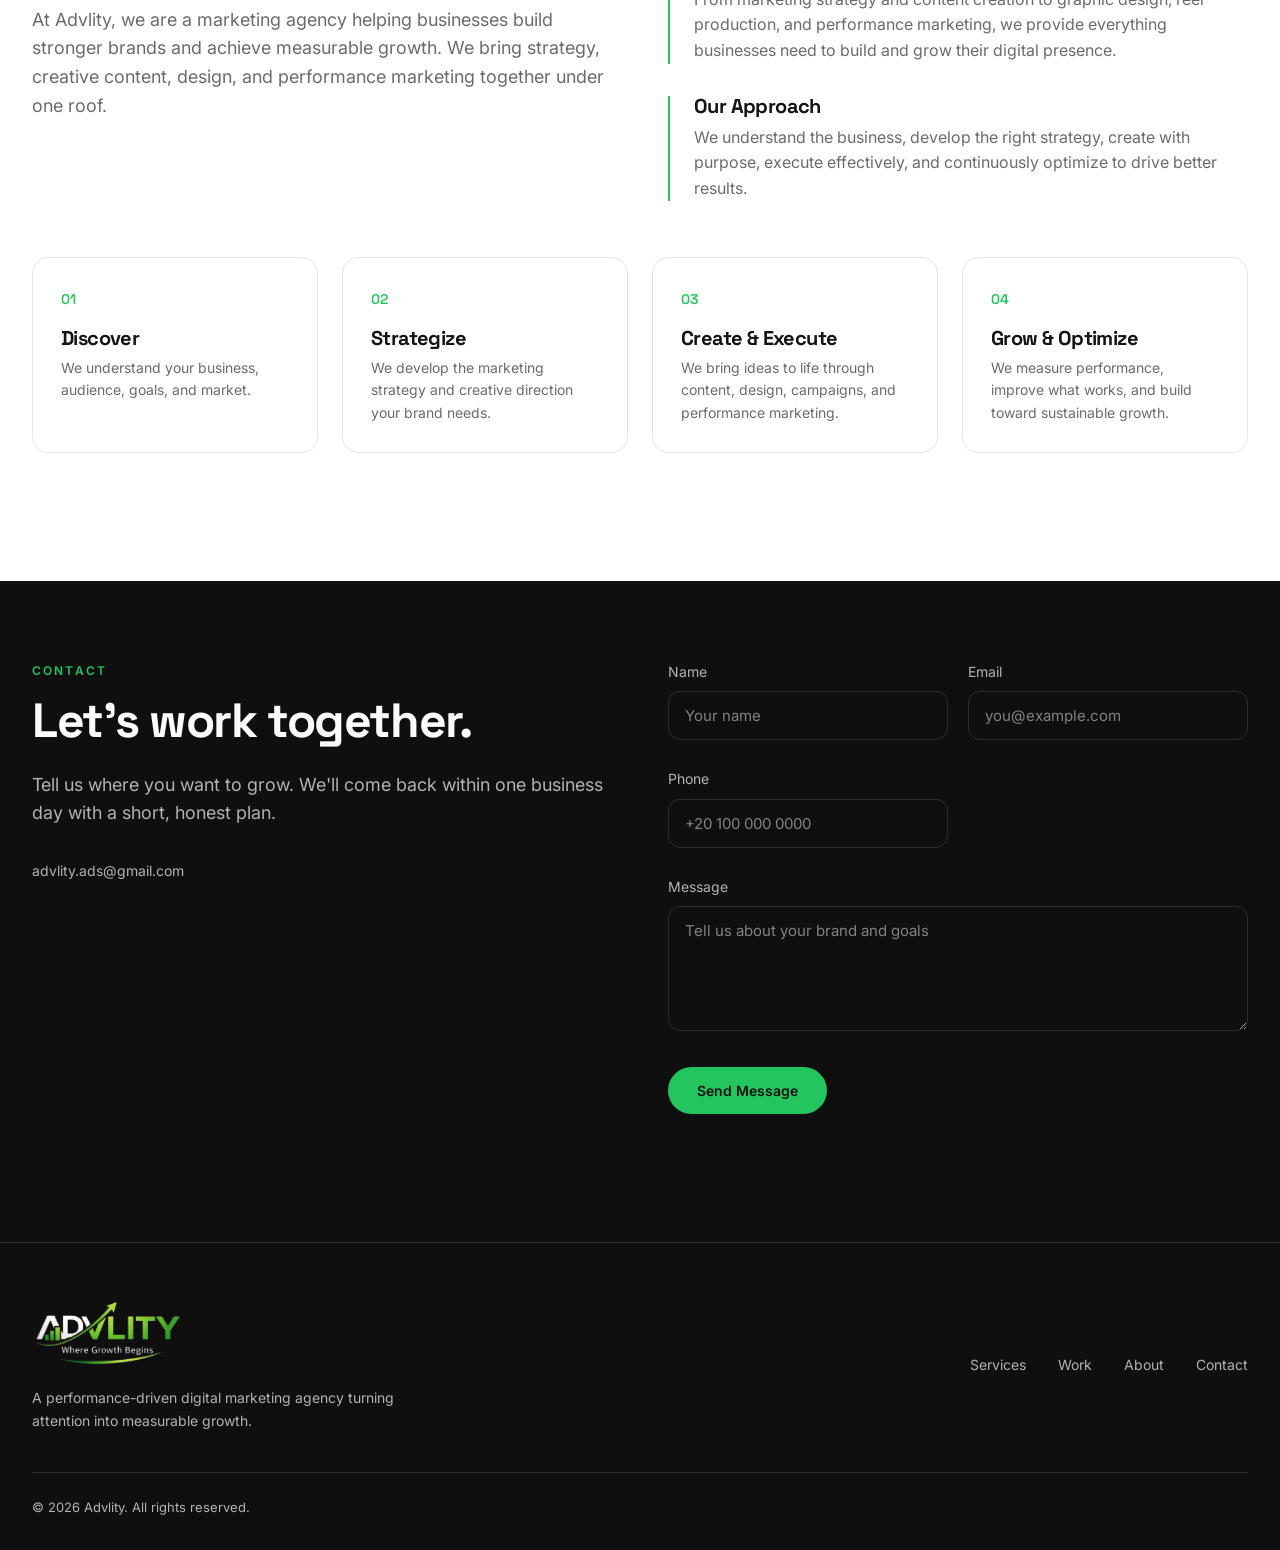
==== commit fb4aa964: "fix bugs" ====
--- a/index.html
+++ b/index.html
@@ -25,7 +25,7 @@
     <a href="index.html" class="logo" aria-label="Advlity home"><img src="Advlity.png" alt="Advlity" width="150" height="69" /></a>
     <nav class="page-switcher" aria-label="Page navigation">
       <a href="index.html" class="active" aria-current="page">Home</a>
-      <a href="portfolio.html">Portfolio</a>
+      <a href="portfolio/portfolio.html">Portfolio</a>
     </nav>
     <nav class="nav-links">
       <a href="#services">Services</a>
@@ -39,6 +39,9 @@
     </button>
   </div>
   <div class="mobile-menu" id="mobileMenu">
+    <button class="mobile-menu-close" id="mobileMenuClose" aria-label="Close menu">
+      <svg viewBox="0 0 24 24" fill="none" stroke="currentColor" stroke-width="2" stroke-linecap="round"><path d="M18 6L6 18M6 6l12 12"/></svg>
+    </button>
     <div class="container">
       <a href="#services">Services</a>
       <a href="#portfolio">Work</a>
@@ -48,6 +51,7 @@
   </div>
 </header>
 
+<main>
 <!-- Hero -->
 <section class="hero">
   <div class="container">
@@ -55,7 +59,7 @@
     <h1 class="rise-in">We Turn Attention Into <em>Growth.</em></h1>
     <p class="rise-in">We help ambitious brands grow through digital marketing and performance-driven campaigns — creative that earns attention, media that converts it into revenue.</p>
     <div class="hero-actions rise-in">
-      <a href="portfolio.html" class="btn btn-primary">View Our Work →</a>
+      <a href="portfolio/portfolio.html" class="btn btn-primary">View Our Work →</a>
       <a href="#contact" class="btn btn-outline">Let's Work Together</a>
     </div>
   </div>
@@ -70,13 +74,26 @@
   </div>
 </section>
 
+<!-- CTA Strip -->
+<section class="cta-strip">
+  <div class="container">
+    <div class="cta-strip-inner">
+      <div>
+        <p class="eyebrow">Ready to grow?</p>
+        <h3 class="cta-strip-title">See how we've helped brands like yours succeed.</h3>
+      </div>
+      <a href="portfolio/portfolio.html" class="btn btn-primary">View Our Work →</a>
+    </div>
+  </div>
+</section>
+
 <!-- Portfolio -->
 <section class="section section-dark" id="portfolio">
   <div class="container">
     <div class="section-head">
       <div>
         <p class="eyebrow">Clients we worked with</p>
-        <h2 class="section-title">Brands we’ve helped grow.</h2>
+        <h2 class="section-title">Brands we've helped grow.</h2>
       </div>
     </div>
 
@@ -108,7 +125,7 @@
         </div>
       </div>
     </div>
-    <div class="grid grid-4" id="stepsGrid" style="margin-top:80px"></div>
+    <div class="grid grid-4" id="stepsGrid"></div>
   </div>
 </section>
 
@@ -148,14 +165,14 @@
 </div>
 
 <!-- Contact -->
-<section class="section section-dark" id="contact" style="padding-top:0">
+<section class="section section-dark" id="contact" style="padding-top:80px">
   <div class="container">
     <div class="contact-grid">
       <div>
         <p class="eyebrow">Contact</p>
         <h2 class="section-title">Let's work together.</h2>
         <p class="lead" style="margin-top:24px">Tell us where you want to grow. We'll come back within one business day with a short, honest plan.</p>
-        <p style="margin-top:32px;font-size:14px;color:var(--ink-muted)">advlity.ads@gmail.com</p>
+        <p style="margin-top:32px;font-size:14px;color:var(--ink-muted)"><a href="mailto:advlity.ads@gmail.com" style="color:var(--ink-muted)">advlity.ads@gmail.com</a></p>
       </div>
 
       <form class="form" id="contactForm" novalidate action="https://formspree.io/f/xwlknkjb" method="POST">
@@ -198,7 +215,7 @@
       </div>
       <div class="footer-links">
         <a href="#services">Services</a>
-        <a href="portfolio.html">Work</a>
+        <a href="portfolio/portfolio.html">Work</a>
         <a href="#about">About</a>
         <a href="#contact">Contact</a>
       </div>
@@ -213,5 +230,6 @@
   </svg>
 </a>
 
+</main>
 </body>
-</html>
+</html>
--- a/css/styles.css
+++ b/css/styles.css
@@ -46,7 +46,7 @@
   padding-inline: 20px;
 }
 
-.section { padding: 96px 0; }
+.section { padding: 80px 0; }
 .section-dark { background: var(--ink); color: var(--ink-fg); }
 .section-dark h1, .section-dark h2, .section-dark h3 { color: var(--ink-fg); }
 
@@ -103,7 +103,7 @@
   overflow-x: hidden;
 }
 .logo img { display: block; width: 150px; height: 69px; object-fit: contain; }
-.page-switcher { position: absolute; left: 42%; display: flex; gap: 4px; transform: translateX(-50%); padding: 4px; border: 1px solid var(--ink-border); border-radius: 999px; background: rgba(15, 15, 15, 0.72); }
+.page-switcher { position: absolute; left: 50%; transform: translateX(-50%); display: flex; gap: 4px; padding: 4px; border: 1px solid var(--ink-border); border-radius: 999px; background: rgba(15, 15, 15, 0.72); }
 .page-switcher a { padding: 7px 14px; border-radius: 999px; color: var(--ink-muted); font-size: 13px; font-weight: 600; transition: all 0.2s; }
 .page-switcher a:hover, .page-switcher a.active { background: var(--green); color: var(--black); }
 .nav-links { display: none; align-items: center; gap: 36px; }
@@ -115,6 +115,10 @@
 .nav-toggle svg { width: 26px; height: 26px; }
 .mobile-menu { display: none; background: var(--ink); border-top: 1px solid var(--ink-border); }
 .mobile-menu.open { display: block; }
+.mobile-menu-close { position: absolute; top: 16px; right: 16px; background: none; border: 0; color: var(--ink-muted); cursor: pointer; padding: 4px; }
+.mobile-menu-close:hover { color: var(--green); }
+.mobile-menu-close svg { width: 24px; height: 24px; }
+.mobile-menu .container { position: relative; padding-top: 48px; }
 .mobile-menu a { display: block; padding: 12px 0; color: var(--ink-fg); font-weight: 500; }
 .mobile-menu a:hover { color: var(--green); }
 
@@ -274,6 +278,41 @@
 
 /* Contact */
 .contact-grid { display: grid; gap: 56px; }
+
+/* CTA Strip */
+.cta-strip {
+  background: var(--ink);
+  color: var(--ink-fg);
+  padding: 80px 0;
+}
+.cta-strip-inner {
+  display: flex;
+  flex-direction: column;
+  gap: 32px;
+}
+@media (min-width: 768px) {
+  .cta-strip-inner {
+    flex-direction: row;
+    align-items: center;
+    justify-content: space-between;
+  }
+}
+.cta-strip-title {
+  font-size: clamp(24px, 4vw, 36px);
+  margin-top: 8px;
+}
+
+/* Video Grid */
+.videos-grid {
+  display: grid;
+  grid-template-columns: repeat(auto-fill, minmax(320px, 1fr));
+  gap: 24px;
+}
+@media (min-width: 1024px) {
+  .videos-grid {
+    grid-template-columns: repeat(3, 1fr);
+  }
+}
 .form { display: grid; gap: 20px; }
 .field label { display: block; font-size: 14px; color: var(--ink-muted); margin-bottom: 8px; }
 .field input, .field select, .field textarea {
@@ -1063,6 +1102,7 @@
   .logo { width: 120px; height: 55px; flex-basis: 120px; }
   .logo img { width: 120px; height: 55px; }
   .page-switcher a { padding-inline: 10px; }
+  .page-switcher { left: 57%; }
   .nav-inner { height: 64px; }
   .case-study-card { padding: 16px; }
   .case-study-grid { gap: 20px; }
